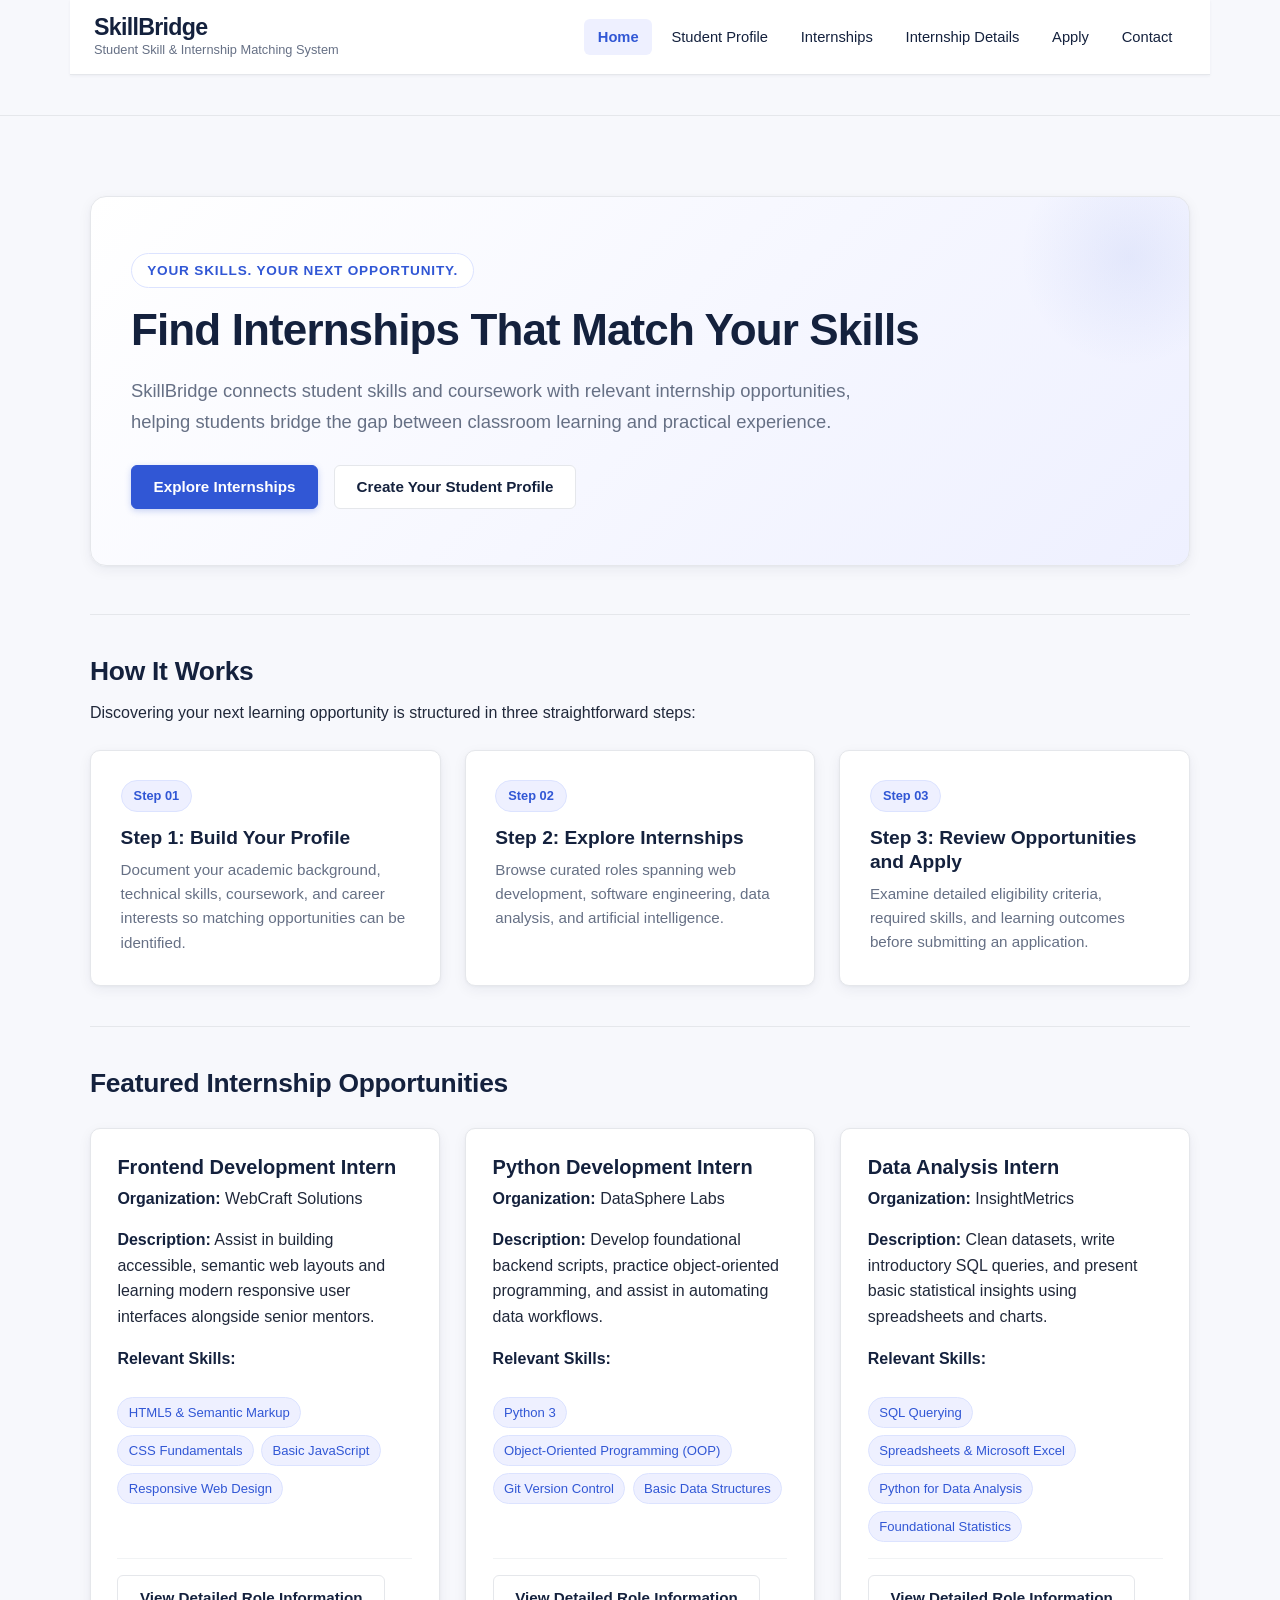
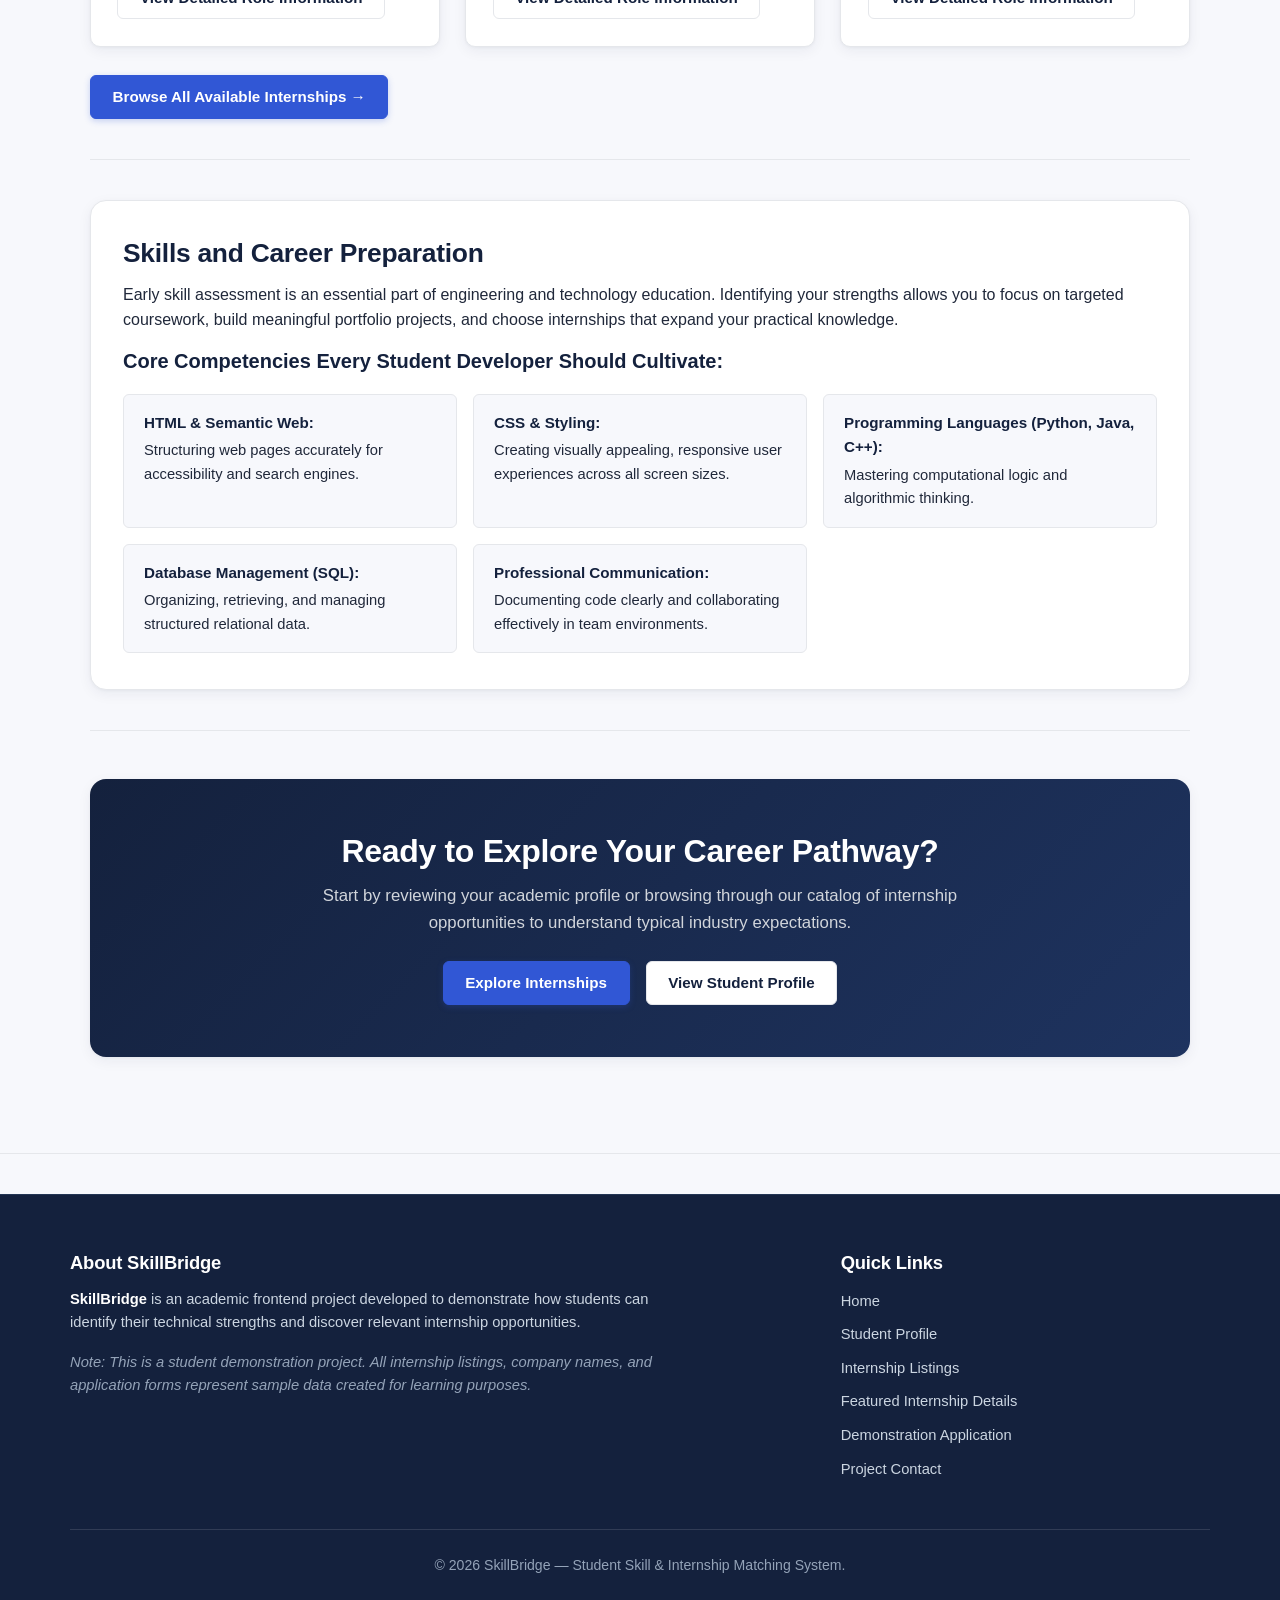
==== index.html @ 1a938b7f "Move all project files to repository root" ====
<!DOCTYPE html>
<html lang="en">

<head>
    <meta charset="UTF-8">
    <meta name="viewport" content="width=device-width, initial-scale=1.0">
    <title>SkillBridge — Student Skill &amp; Internship Matching System</title>
    <link rel="stylesheet" href="css/style.css">
</head>

<body>

    <!-- Header -->
    <header>
        <div class="brand">
            <p><a href="index.html"><strong>SkillBridge</strong></a></p>
            <p class="brand-tagline">Student Skill &amp; Internship Matching System</p>
        </div>
        <nav aria-label="Main Navigation">
            <ul>
                <li><a href="index.html" aria-current="page">Home</a></li>
                <li><a href="profile.html">Student Profile</a></li>
                <li><a href="internships.html">Internships</a></li>
                <li><a href="internship-details.html">Internship Details</a></li>
                <li><a href="apply.html">Apply</a></li>
                <li><a href="contact.html">Contact</a></li>
            </ul>
        </nav>
    </header>

    <hr>

    <!-- Main Content -->
    <main>

        <!-- Hero Section -->
        <section class="hero-section">
            <p class="hero-badge">Your skills. Your next opportunity.</p>
            <h1>Find Internships That Match Your Skills</h1>
            <p class="hero-desc">SkillBridge connects student skills and coursework with relevant internship
                opportunities, helping students bridge the gap between classroom learning and practical experience.</p>
            <p class="hero-actions">
                <a href="internships.html" class="btn btn-primary">Explore Internships</a>
                <a href="profile.html" class="btn btn-secondary">Create Your Student Profile</a>
            </p>
        </section>

        <hr>

        <!-- How It Works -->
        <section>
            <h2>How It Works</h2>
            <p>Discovering your next learning opportunity is structured in three straightforward steps:</p>
            <ol class="steps-grid">
                <li>
                    <h3>Step 1: Build Your Profile</h3>
                    <p>Document your academic background, technical skills, coursework, and career interests so matching
                        opportunities can be identified.</p>
                </li>
                <li>
                    <h3>Step 2: Explore Internships</h3>
                    <p>Browse curated roles spanning web development, software engineering, data analysis, and
                        artificial intelligence.</p>
                </li>
                <li>
                    <h3>Step 3: Review Opportunities and Apply</h3>
                    <p>Examine detailed eligibility criteria, required skills, and learning outcomes before submitting
                        an application.</p>
                </li>
            </ol>
        </section>

        <hr>

        <!-- Featured Internships -->
        <section>
            <h2>Featured Internship Opportunities</h2>

            <div class="cards-grid">
                <!-- Opportunity 1 -->
                <article>
                    <h3>Frontend Development Intern</h3>
                    <p><strong>Organization:</strong> WebCraft Solutions</p>
                    <p><strong>Description:</strong> Assist in building accessible, semantic web layouts and learning
                        modern responsive user interfaces alongside senior mentors.</p>
                    <p><strong>Relevant Skills:</strong></p>
                    <ul class="skill-tags">
                        <li>HTML5 &amp; Semantic Markup</li>
                        <li>CSS Fundamentals</li>
                        <li>Basic JavaScript</li>
                        <li>Responsive Web Design</li>
                    </ul>
                    <p><a href="internship-details.html" class="btn btn-secondary">View Detailed Role Information</a>
                    </p>
                </article>

                <!-- Opportunity 2 -->
                <article>
                    <h3>Python Development Intern</h3>
                    <p><strong>Organization:</strong> DataSphere Labs</p>
                    <p><strong>Description:</strong> Develop foundational backend scripts, practice object-oriented
                        programming, and assist in automating data workflows.</p>
                    <p><strong>Relevant Skills:</strong></p>
                    <ul class="skill-tags">
                        <li>Python 3</li>
                        <li>Object-Oriented Programming (OOP)</li>
                        <li>Git Version Control</li>
                        <li>Basic Data Structures</li>
                    </ul>
                    <p><a href="internship-details.html" class="btn btn-secondary">View Detailed Role Information</a>
                    </p>
                </article>

                <!-- Opportunity 3 -->
                <article>
                    <h3>Data Analysis Intern</h3>
                    <p><strong>Organization:</strong> InsightMetrics</p>
                    <p><strong>Description:</strong> Clean datasets, write introductory SQL queries, and present basic
                        statistical insights using spreadsheets and charts.</p>
                    <p><strong>Relevant Skills:</strong></p>
                    <ul class="skill-tags">
                        <li>SQL Querying</li>
                        <li>Spreadsheets &amp; Microsoft Excel</li>
                        <li>Python for Data Analysis</li>
                        <li>Foundational Statistics</li>
                    </ul>
                    <p><a href="internship-details.html" class="btn btn-secondary">View Detailed Role Information</a>
                    </p>
                </article>
            </div>

            <p><a href="internships.html" class="btn btn-primary">Browse All Available Internships &rarr;</a></p>
        </section>

        <hr>

        <!-- Skills & Preparation -->
        <section class="skills-prep-box">
            <h2>Skills and Career Preparation</h2>
            <p>Early skill assessment is an essential part of engineering and technology education. Identifying your
                strengths allows you to focus on targeted coursework, build meaningful portfolio projects, and choose
                internships that expand your practical knowledge.</p>
            <h3>Core Competencies Every Student Developer Should Cultivate:</h3>
            <ul class="competencies-grid">
                <li><strong>HTML &amp; Semantic Web:</strong> Structuring web pages accurately for accessibility and
                    search engines.</li>
                <li><strong>CSS &amp; Styling:</strong> Creating visually appealing, responsive user experiences across
                    all screen sizes.</li>
                <li><strong>Programming Languages (Python, Java, C++):</strong> Mastering computational logic and
                    algorithmic thinking.</li>
                <li><strong>Database Management (SQL):</strong> Organizing, retrieving, and managing structured
                    relational data.</li>
                <li><strong>Professional Communication:</strong> Documenting code clearly and collaborating effectively
                    in team environments.</li>
            </ul>
        </section>

        <hr>

        <!-- Call to Action -->
        <section class="cta-banner">
            <h2>Ready to Explore Your Career Pathway?</h2>
            <p>Start by reviewing your academic profile or browsing through our catalog of internship opportunities to
                understand typical industry expectations.</p>
            <p class="cta-actions">
                <a href="internships.html" class="btn btn-primary">Explore Internships</a>
                <a href="profile.html" class="btn btn-secondary">View Student Profile</a>
            </p>
        </section>

    </main>

    <hr>

    <!-- Footer -->
    <footer>
        <div class="footer-container">
            <section class="footer-about">
                <h2>About SkillBridge</h2>
                <p><strong>SkillBridge</strong> is an academic frontend project developed to demonstrate how students
                    can identify their technical strengths and discover relevant internship opportunities.</p>
                <p><em>Note: This is a student demonstration project. All internship listings, company names, and
                        application forms represent sample data created for learning purposes.</em></p>
            </section>

            <nav class="footer-links" aria-label="Footer Navigation">
                <h3>Quick Links</h3>
                <ul>
                    <li><a href="index.html">Home</a></li>
                    <li><a href="profile.html">Student Profile</a></li>
                    <li><a href="internships.html">Internship Listings</a></li>
                    <li><a href="internship-details.html">Featured Internship Details</a></li>
                    <li><a href="apply.html">Demonstration Application</a></li>
                    <li><a href="contact.html">Project Contact</a></li>
                </ul>
            </nav>

            <p class="footer-copy">&copy; 2026 SkillBridge — Student Skill &amp; Internship Matching System.</p>
        </div>
    </footer>

</body>

</html>
---- css/style.css ----
/* SkillBridge - Stylesheet */

/* Color and layout variables */
:root {
    --color-navy: #14213D;
    --color-primary: #3157D5;
    --color-primary-hover: #2342b0;
    --color-lavender: #EEF0FF;
    --color-lavender-light: #F7F8FF;
    --color-white: #FFFFFF;
    --color-bg: #F7F8FC;
    --color-text: #20283A;
    --color-text-muted: #667085;
    --color-border: #E5E7EB;
    --color-border-hover: #CBD5E1;
    --color-success: #16866A;
    --color-success-bg: #E7F6F2;

    --font-system: -apple-system, BlinkMacSystemFont, "Segoe UI", Roboto, "Helvetica Neue", Arial, sans-serif;
    --max-width: 1140px;
    --content-width-narrow: 780px;

    --radius-sm: 6px;
    --radius-md: 10px;
    --radius-lg: 16px;
    --radius-full: 9999px;

    --shadow-subtle: 0 1px 3px rgba(20, 33, 61, 0.05);
    --shadow-card: 0 4px 14px rgba(20, 33, 61, 0.06), 0 1px 3px rgba(20, 33, 61, 0.04);
    --shadow-hover: 0 10px 24px rgba(20, 33, 61, 0.1), 0 2px 6px rgba(20, 33, 61, 0.05);

    --transition-fast: 0.15s ease-in-out;
    --transition-normal: 0.25s ease-in-out;
}

/* Reset and base styles */
*,
*::before,
*::after {
    box-sizing: border-box;
    margin: 0;
    padding: 0;
}

html {
    scroll-behavior: smooth;
}

body {
    display: flex;
    flex-direction: column;
    min-height: 100vh;
    background-color: var(--color-bg);
    color: var(--color-text);
    font-family: var(--font-system);
    font-size: 1rem;
    line-height: 1.6;
    -webkit-font-smoothing: antialiased;
}

/* Typography */
h1,
h2,
h3,
h4,
h5,
h6 {
    color: var(--color-navy);
    line-height: 1.25;
    font-weight: 700;
}

h1 {
    font-size: 2.25rem;
    letter-spacing: -0.02em;
    margin-bottom: 0.75rem;
}

h2 {
    font-size: 1.65rem;
    letter-spacing: -0.01em;
    margin-bottom: 0.75rem;
}

h3 {
    font-size: 1.25rem;
    margin-bottom: 0.4rem;
}

h4 {
    font-size: 1.05rem;
    margin-bottom: 0.35rem;
}

h5 {
    font-size: 0.95rem;
    color: var(--color-text-muted);
    margin-bottom: 0.35rem;
    text-transform: uppercase;
    letter-spacing: 0.04em;
}

p {
    margin-bottom: 1rem;
    color: var(--color-text);
}

p:last-child {
    margin-bottom: 0;
}

small {
    font-size: 0.85rem;
    color: var(--color-text-muted);
}

strong {
    color: var(--color-navy);
    font-weight: 600;
}

em {
    color: var(--color-text-muted);
}

a {
    color: var(--color-primary);
    text-decoration: none;
    transition: color var(--transition-fast), background-color var(--transition-fast), border-color var(--transition-fast);
}

a:hover {
    color: var(--color-primary-hover);
    text-decoration: underline;
}

hr {
    border: none;
    border-top: 1px solid var(--color-border);
    margin: 2.5rem 0;
}

:focus-visible {
    outline: 2px solid var(--color-primary);
    outline-offset: 3px;
    border-radius: var(--radius-sm);
}

/* Header and navigation */
header {
    background-color: var(--color-white);
    border-bottom: 1px solid var(--color-border);
    box-shadow: var(--shadow-subtle);
    position: sticky;
    top: 0;
    z-index: 100;
    padding: 0.85rem 1.5rem;
}

.header-container,
header {
    display: flex;
    justify-content: space-between;
    align-items: center;
    max-width: var(--max-width);
    margin: 0 auto;
    width: 100%;
    flex-wrap: wrap;
    gap: 1rem;
}

.brand {
    display: flex;
    flex-direction: column;
}

.brand-title,
.brand p:first-of-type,
.brand p:first-of-type a {
    font-size: 1.45rem;
    font-weight: 800;
    color: var(--color-navy);
    letter-spacing: -0.03em;
    text-decoration: none;
    margin-bottom: 0;
    line-height: 1.15;
}

.brand-title:hover,
.brand p:first-of-type a:hover {
    color: var(--color-primary);
    text-decoration: none;
}

.brand-tagline,
.brand p:nth-of-type(2) {
    font-size: 0.8rem;
    color: var(--color-text-muted);
    margin-bottom: 0;
    display: block;
}

nav[aria-label="Main Navigation"],
header nav {
    margin-left: auto;
}

header nav ul {
    list-style: none;
    display: flex;
    align-items: center;
    gap: 0.35rem;
    flex-wrap: wrap;
    margin: 0;
    padding: 0;
}

header nav li {
    display: flex;
    align-items: center;
    margin: 0;
    padding: 0;
}

header nav a {
    display: inline-flex;
    align-items: center;
    justify-content: center;
    padding: 0.5rem 0.85rem;
    font-size: 0.92rem;
    font-weight: 500;
    line-height: 1.4;
    color: var(--color-navy);
    border-radius: var(--radius-sm);
    text-decoration: none;
    transition: all var(--transition-fast);
    margin: 0;
    vertical-align: middle;
}

header nav a:hover {
    color: var(--color-primary);
    background-color: var(--color-lavender);
    text-decoration: none;
}

header nav a[aria-current="page"],
header nav a.active {
    color: var(--color-primary);
    background-color: var(--color-lavender);
    font-weight: 600;
}

/* Main layout */
main {
    flex: 1;
    width: 100%;
    max-width: var(--max-width);
    margin: 0 auto;
    padding: 2.5rem 1.25rem 3.5rem 1.25rem;
}

/* Buttons */
.btn,
a.btn,
input[type="submit"],
input[type="reset"] {
    display: inline-flex;
    align-items: center;
    justify-content: center;
    padding: 0.65rem 1.35rem;
    font-size: 0.95rem;
    font-weight: 600;
    font-family: inherit;
    border-radius: var(--radius-sm);
    cursor: pointer;
    text-decoration: none;
    border: 1px solid transparent;
    transition: all var(--transition-fast);
    line-height: 1.4;
    white-space: nowrap;
}

.btn:hover,
a.btn:hover,
input[type="submit"]:hover {
    text-decoration: none;
    transform: translateY(-1px);
}

.btn-primary,
a.btn-primary,
a.btn-primary:link,
a.btn-primary:visited,
input[type="submit"] {
    background-color: var(--color-primary);
    color: #FFFFFF !important;
    border-color: var(--color-primary);
    box-shadow: 0 2px 6px rgba(49, 87, 213, 0.25);
    text-decoration: none;
}

.btn-primary:hover,
a.btn-primary:hover,
a.btn-primary:active,
a.btn-primary:focus,
input[type="submit"]:hover {
    background-color: var(--color-primary-hover);
    color: #FFFFFF !important;
    border-color: var(--color-primary-hover);
    box-shadow: 0 4px 10px rgba(49, 87, 213, 0.35);
    text-decoration: none;
}

.btn-secondary,
a.btn-secondary,
a.btn-secondary:link,
a.btn-secondary:visited,
input[type="reset"] {
    background-color: var(--color-white);
    color: var(--color-navy);
    border: 1px solid var(--color-border);
    text-decoration: none;
}

.btn-secondary:hover,
a.btn-secondary:hover,
a.btn-secondary:active,
a.btn-secondary:focus,
input[type="reset"]:hover {
    background-color: var(--color-lavender);
    color: var(--color-primary);
    border-color: #CBD5E1;
    text-decoration: none;
}

.btn-group {
    display: flex;
    align-items: center;
    gap: 0.85rem;
    flex-wrap: wrap;
    margin-top: 1rem;
}

/* Badges and skill tags */
.badge,
.tag {
    display: inline-block;
    padding: 0.3rem 0.75rem;
    font-size: 0.8rem;
    font-weight: 600;
    border-radius: var(--radius-full);
    line-height: 1.2;
    white-space: nowrap;
}

.badge-lavender {
    background-color: var(--color-lavender);
    color: var(--color-primary);
    border: 1px solid #DCE3FF;
}

.badge-success {
    background-color: var(--color-success-bg);
    color: var(--color-success);
    border: 1px solid #C4E9DE;
}

.skill-tags,
article ul {
    list-style: none;
    display: flex;
    flex-wrap: wrap;
    gap: 0.45rem;
    margin: 0.6rem 0 1rem 0;
    padding: 0;
}

.skill-tags li,
article ul li {
    background-color: var(--color-lavender);
    color: var(--color-primary);
    font-size: 0.82rem;
    font-weight: 500;
    padding: 0.25rem 0.65rem;
    border-radius: var(--radius-full);
    display: inline-flex;
    align-items: center;
    border: 1px solid #DCE3FF;
}

.notice-box,
main>section>p>em {
    display: block;
    background-color: var(--color-lavender-light);
    border-left: 4px solid var(--color-primary);
    padding: 0.9rem 1.2rem;
    border-radius: 0 var(--radius-sm) var(--radius-sm) 0;
    font-size: 0.9rem;
    color: var(--color-navy);
    font-style: normal;
    margin: 1.25rem 0;
    line-height: 1.5;
}

.back-link {
    display: inline-flex;
    align-items: center;
    font-size: 0.92rem;
    font-weight: 600;
    color: var(--color-primary);
    margin-bottom: 0.75rem;
    text-decoration: none;
}

.back-link:hover {
    color: var(--color-primary-hover);
    text-decoration: underline;
}

/* Cards and grid */
.cards-grid,
.grid-cards {
    display: grid;
    grid-template-columns: repeat(auto-fit, minmax(320px, 1fr));
    gap: 1.6rem;
    margin: 1.75rem 0;
}

.cards-grid>hr {
    display: none;
}

article,
.card {
    background-color: var(--color-white);
    border: 1px solid var(--color-border);
    border-radius: var(--radius-md);
    padding: 1.65rem;
    box-shadow: var(--shadow-card);
    display: flex;
    flex-direction: column;
    justify-content: space-between;
    transition: transform var(--transition-normal), box-shadow var(--transition-normal), border-color var(--transition-normal);
}

article:hover,
.card:hover {
    transform: translateY(-3px);
    box-shadow: var(--shadow-hover);
    border-color: #CBD5E1;
}

article h3 {
    color: var(--color-navy);
    font-size: 1.25rem;
    margin-bottom: 0.35rem;
}

article h4 {
    font-size: 0.95rem;
    color: var(--color-navy);
    margin-top: 0.75rem;
    margin-bottom: 0.25rem;
}

article p:last-of-type {
    margin-top: auto;
    padding-top: 1rem;
    border-top: 1px solid #F1F3F5;
    display: flex;
    gap: 0.65rem;
    flex-wrap: wrap;
    align-items: center;
}

/* Homepage sections */
.hero-section {
    background: linear-gradient(135deg, #FFFFFF 0%, #EEF0FF 100%);
    border: 1px solid var(--color-border);
    border-radius: var(--radius-lg);
    padding: 3.5rem 2.5rem;
    margin-bottom: 3rem;
    box-shadow: var(--shadow-card);
    position: relative;
    overflow: hidden;
}

.hero-section::before {
    content: "";
    position: absolute;
    top: -50px;
    right: -50px;
    width: 220px;
    height: 220px;
    background: radial-gradient(circle, rgba(49, 87, 213, 0.08) 0%, rgba(238, 240, 255, 0) 70%);
    border-radius: var(--radius-full);
    pointer-events: none;
}

.hero-badge {
    display: inline-block;
    background-color: var(--color-white);
    color: var(--color-primary);
    font-size: 0.85rem;
    font-weight: 700;
    text-transform: uppercase;
    letter-spacing: 0.06em;
    padding: 0.35rem 0.95rem;
    border-radius: var(--radius-full);
    border: 1px solid #DCE3FF;
    margin-bottom: 1rem;
}

.hero-section h1 {
    font-size: 2.75rem;
    font-weight: 800;
    line-height: 1.18;
    color: var(--color-navy);
    max-width: 820px;
    margin-bottom: 1.25rem;
}

.hero-desc {
    font-size: 1.15rem;
    color: var(--color-text-muted);
    max-width: 760px;
    line-height: 1.65;
    margin-bottom: 1.75rem;
}

.hero-actions {
    display: flex;
    gap: 1rem;
    flex-wrap: wrap;
    align-items: center;
    margin-bottom: 0;
}

.steps-grid {
    list-style: none;
    display: grid;
    grid-template-columns: repeat(auto-fit, minmax(280px, 1fr));
    gap: 1.5rem;
    margin: 1.5rem 0;
    counter-reset: step-counter;
}

.steps-grid li {
    background-color: var(--color-white);
    border: 1px solid var(--color-border);
    border-radius: var(--radius-md);
    padding: 1.85rem;
    box-shadow: var(--shadow-card);
    transition: all var(--transition-normal);
    position: relative;
}

.steps-grid li:hover {
    transform: translateY(-3px);
    box-shadow: var(--shadow-hover);
    border-color: #CBD5E1;
}

.steps-grid li::before {
    counter-increment: step-counter;
    content: "Step 0" counter(step-counter);
    display: inline-block;
    background-color: var(--color-lavender);
    color: var(--color-primary);
    font-size: 0.8rem;
    font-weight: 700;
    padding: 0.3rem 0.75rem;
    border-radius: var(--radius-full);
    margin-bottom: 0.85rem;
    border: 1px solid #DCE3FF;
}

.steps-grid li h3 {
    font-size: 1.2rem;
    margin-bottom: 0.5rem;
}

.steps-grid li p {
    font-size: 0.95rem;
    color: var(--color-text-muted);
}

.skills-prep-box {
    background-color: var(--color-white);
    border: 1px solid var(--color-border);
    border-radius: var(--radius-lg);
    padding: 2.25rem 2rem;
    margin: 2.5rem 0;
    box-shadow: var(--shadow-card);
}

.competencies-grid {
    list-style: none;
    display: grid;
    grid-template-columns: repeat(auto-fit, minmax(280px, 1fr));
    gap: 1rem;
    margin-top: 1.25rem;
}

.competencies-grid li {
    background-color: var(--color-bg);
    border: 1px solid var(--color-border);
    border-radius: var(--radius-sm);
    padding: 1rem 1.25rem;
    font-size: 0.92rem;
    color: var(--color-text);
}

.competencies-grid li strong {
    display: block;
    color: var(--color-navy);
    margin-bottom: 0.25rem;
    font-size: 0.95rem;
}

.cta-banner {
    background: linear-gradient(135deg, var(--color-navy) 0%, #1e335f 100%);
    border-radius: var(--radius-lg);
    padding: 3.25rem 2.5rem;
    color: var(--color-white);
    text-align: center;
    margin-top: 3rem;
    box-shadow: var(--shadow-card);
}

.cta-banner h2 {
    color: var(--color-white);
    font-size: 2rem;
    margin-bottom: 0.75rem;
}

.cta-banner p {
    color: #D1D5DB;
    max-width: 650px;
    margin: 0 auto 1.5rem auto;
    font-size: 1.05rem;
}

.cta-banner .cta-actions {
    display: flex;
    justify-content: center;
    gap: 1rem;
    flex-wrap: wrap;
    margin-bottom: 0;
}

.cta-banner .btn-secondary {
    background-color: transparent;
    color: var(--color-white);
    border-color: rgba(255, 255, 255, 0.4);
}

.cta-banner .btn-secondary:hover {
    background-color: rgba(255, 255, 255, 0.12);
    border-color: var(--color-white);
    color: var(--color-white);
}

/* Student Profile */
.profile-record-card {
    background-color: var(--color-white);
    border: 1px solid var(--color-border);
    border-radius: var(--radius-lg);
    padding: 2.25rem;
    margin: 1.75rem 0 2.5rem 0;
    box-shadow: var(--shadow-card);
}

.profile-sub-section {
    margin-top: 1.5rem;
    padding-top: 1.25rem;
    border-top: 1px solid var(--color-border);
}

.profile-sub-section:first-of-type {
    margin-top: 1rem;
    padding-top: 1rem;
}

.profile-sub-section h4 {
    font-size: 1.15rem;
    color: var(--color-navy);
    margin-bottom: 0.65rem;
}

.profile-details-list {
    list-style: none;
    display: flex;
    flex-direction: column;
    gap: 0.5rem;
    margin-bottom: 0.75rem;
}

.profile-details-list li {
    font-size: 0.95rem;
    color: var(--color-text);
}

.projects-list {
    list-style: none;
    counter-reset: project-counter;
    display: flex;
    flex-direction: column;
    gap: 0.85rem;
    margin-top: 0.5rem;
}

.projects-list li {
    position: relative;
    padding-left: 2rem;
    font-size: 0.95rem;
}

.projects-list li::before {
    counter-increment: project-counter;
    content: counter(project-counter);
    position: absolute;
    left: 0;
    top: 0.15rem;
    width: 22px;
    height: 22px;
    background-color: var(--color-lavender);
    color: var(--color-primary);
    border-radius: var(--radius-full);
    font-size: 0.8rem;
    font-weight: 700;
    display: flex;
    align-items: center;
    justify-content: center;
}

/* Internship Details */
.details-content-box {
    background-color: var(--color-white);
    border: 1px solid var(--color-border);
    border-radius: var(--radius-lg);
    padding: 2.25rem;
    margin-bottom: 2rem;
    box-shadow: var(--shadow-card);
}

.facts-grid {
    list-style: none;
    display: grid;
    grid-template-columns: repeat(auto-fit, minmax(240px, 1fr));
    gap: 0.85rem;
    margin-top: 1rem;
    padding: 0;
}

.facts-grid li {
    background-color: var(--color-bg);
    border: 1px solid var(--color-border);
    border-radius: var(--radius-sm);
    padding: 0.85rem 1.15rem;
    font-size: 0.92rem;
}

.facts-grid li strong {
    display: block;
    color: var(--color-navy);
    font-size: 0.85rem;
    margin-bottom: 0.2rem;
}

.styled-list {
    padding-left: 1.4rem;
    margin: 0.85rem 0 1.25rem 0;
}

.styled-list li {
    margin-bottom: 0.55rem;
    font-size: 0.95rem;
    line-height: 1.55;
}

.process-steps-list {
    padding-left: 1.4rem;
    margin: 0.85rem 0 1.5rem 0;
}

.process-steps-list li {
    margin-bottom: 0.6rem;
    font-size: 0.95rem;
}

/* Forms */
form {
    background-color: var(--color-white);
    border: 1px solid var(--color-border);
    border-radius: var(--radius-lg);
    padding: 2.25rem 2rem;
    box-shadow: var(--shadow-card);
    margin: 1.5rem 0;
}

.form-container-narrow {
    max-width: var(--content-width-narrow);
    margin-left: auto;
    margin-right: auto;
}

fieldset {
    border: 1px solid var(--color-border);
    border-radius: var(--radius-md);
    padding: 1.5rem 1.75rem;
    margin-bottom: 1.5rem;
    background-color: #FAFAFD;
}

legend {
    font-size: 1.05rem;
    font-weight: 700;
    color: var(--color-navy);
    padding: 0 0.5rem;
    margin-bottom: 0.5rem;
}

fieldset>p,
form>p {
    margin-bottom: 1.25rem;
}

fieldset>p:last-child {
    margin-bottom: 0;
}

label {
    display: inline-block;
    font-weight: 600;
    font-size: 0.9rem;
    color: var(--color-navy);
    margin-bottom: 0.4rem;
}

input[type="text"],
input[type="email"],
input[type="tel"],
input[type="url"],
select,
textarea {
    width: 100%;
    padding: 0.7rem 0.95rem;
    font-size: 0.95rem;
    font-family: inherit;
    color: var(--color-text);
    background-color: var(--color-white);
    border: 1px solid var(--color-border);
    border-radius: var(--radius-sm);
    transition: border-color var(--transition-fast), box-shadow var(--transition-fast);
}

input[type="text"]:hover,
input[type="email"]:hover,
input[type="tel"]:hover,
input[type="url"]:hover,
select:hover,
textarea:hover {
    border-color: var(--color-border-hover);
}

input[type="text"]:focus,
input[type="email"]:focus,
input[type="tel"]:focus,
input[type="url"]:focus,
select:focus,
textarea:focus {
    outline: none;
    border-color: var(--color-primary);
    box-shadow: 0 0 0 3px rgba(49, 87, 213, 0.15);
}

select {
    cursor: pointer;
    background-image: url("data:image/svg+xml,%3Csvg xmlns='http://www.w3.org/2000/svg' width='12' height='12' viewBox='0 0 24 24' fill='none' stroke='%23667085' stroke-width='2' stroke-linecap='round' stroke-linejoin='round'%3E%3Cpath d='m6 9 6 6 6-6'/%3E%3C/svg%3E");
    background-repeat: no-repeat;
    background-position: right 0.85rem center;
    background-size: 14px;
    padding-right: 2.25rem;
    -webkit-appearance: none;
    -moz-appearance: none;
    appearance: none;
}

textarea {
    resize: vertical;
    min-height: 100px;
    line-height: 1.5;
}

input[type="checkbox"] {
    width: 1.15rem;
    height: 1.15rem;
    accent-color: var(--color-primary);
    margin-right: 0.6rem;
    vertical-align: middle;
    cursor: pointer;
    flex-shrink: 0;
}

.checkbox-row {
    display: flex;
    align-items: flex-start;
    gap: 0.5rem;
}

.checkbox-row label {
    margin-bottom: 0;
    font-weight: 500;
    line-height: 1.45;
    cursor: pointer;
}

.form-actions,
form>p:last-of-type {
    display: flex;
    align-items: center;
    gap: 0.75rem;
    margin-bottom: 0;
    margin-top: 1.5rem;
    flex-wrap: wrap;
}

/* Footer */
footer {
    background-color: var(--color-navy);
    color: #CBD5E1;
    padding: 3.5rem 1.5rem 2rem 1.5rem;
    margin-top: auto;
    border-top: 1px solid #233554;
}

.footer-container {
    max-width: var(--max-width);
    margin: 0 auto;
    display: grid;
    grid-template-columns: 2fr 1fr;
    grid-template-areas:
        "about links"
        "copy copy";
    gap: 2rem;
    width: 100%;
}

.footer-about {
    grid-area: about;
    max-width: 620px;
}

.footer-links {
    grid-area: links;
}

.footer-copy {
    grid-area: copy;
    border-top: 1px solid rgba(255, 255, 255, 0.12);
    padding-top: 1.5rem;
    margin-top: 1rem;
    text-align: center;
    font-size: 0.88rem;
    color: #94A3B8;
    width: 100%;
}

footer h2,
footer h3 {
    color: var(--color-white);
    font-size: 1.15rem;
    margin-bottom: 0.85rem;
    letter-spacing: -0.01em;
}

footer p {
    color: #CBD5E1;
    font-size: 0.92rem;
    line-height: 1.6;
}

footer p strong {
    color: var(--color-white);
}

footer p em {
    color: #94A3B8;
}

footer nav ul {
    list-style: none;
    display: flex;
    flex-direction: column;
    gap: 0.5rem;
}

footer nav a {
    color: #CBD5E1;
    text-decoration: none;
    font-size: 0.92rem;
    transition: color var(--transition-fast), padding-left var(--transition-fast);
    display: inline-block;
}

footer nav a:hover {
    color: var(--color-white);
    text-decoration: none;
    padding-left: 4px;
}

/* Responsive media queries */
@media (max-width: 900px) {

    header,
    .header-container {
        flex-direction: column;
        align-items: flex-start;
        gap: 0.75rem;
    }

    nav[aria-label="Main Navigation"],
    header nav {
        margin-left: 0;
        width: 100%;
    }

    header nav ul {
        width: 100%;
        justify-content: flex-start;
    }

    .hero-section h1 {
        font-size: 2.2rem;
    }

    .footer-container {
        grid-template-columns: 1fr;
        grid-template-areas:
            "about"
            "links"
            "copy";
        gap: 1.75rem;
    }
}

@media (max-width: 600px) {
    header {
        padding: 0.75rem 1rem;
    }

    header nav ul {
        gap: 0.25rem;
    }

    header nav a {
        padding: 0.4rem 0.65rem;
        font-size: 0.85rem;
    }

    main {
        padding: 1.5rem 1rem 2.5rem 1rem;
    }

    .hero-section {
        padding: 2.25rem 1.25rem;
    }

    .hero-section h1 {
        font-size: 1.85rem;
    }

    .hero-desc {
        font-size: 1rem;
    }

    .cards-grid,
    .grid-cards,
    .steps-grid,
    .competencies-grid,
    .facts-grid {
        grid-template-columns: 1fr;
    }

    article,
    .card {
        padding: 1.25rem;
    }

    form {
        padding: 1.5rem 1.15rem;
    }

    fieldset {
        padding: 1.15rem 1rem;
    }

    .btn-group,
    .hero-actions,
    .cta-actions,
    .form-actions,
    form>p:last-of-type {
        flex-direction: column;
        align-items: stretch;
    }

    .btn,
    a.btn,
    input[type="submit"],
    input[type="reset"] {
        width: 100%;
    }
}

@media (prefers-reduced-motion: reduce) {

    *,
    *::before,
    *::after {
        animation-duration: 0.01ms !important;
        animation-iteration-count: 1 !important;
        transition-duration: 0.01ms !important;
        scroll-behavior: auto !important;
    }
}
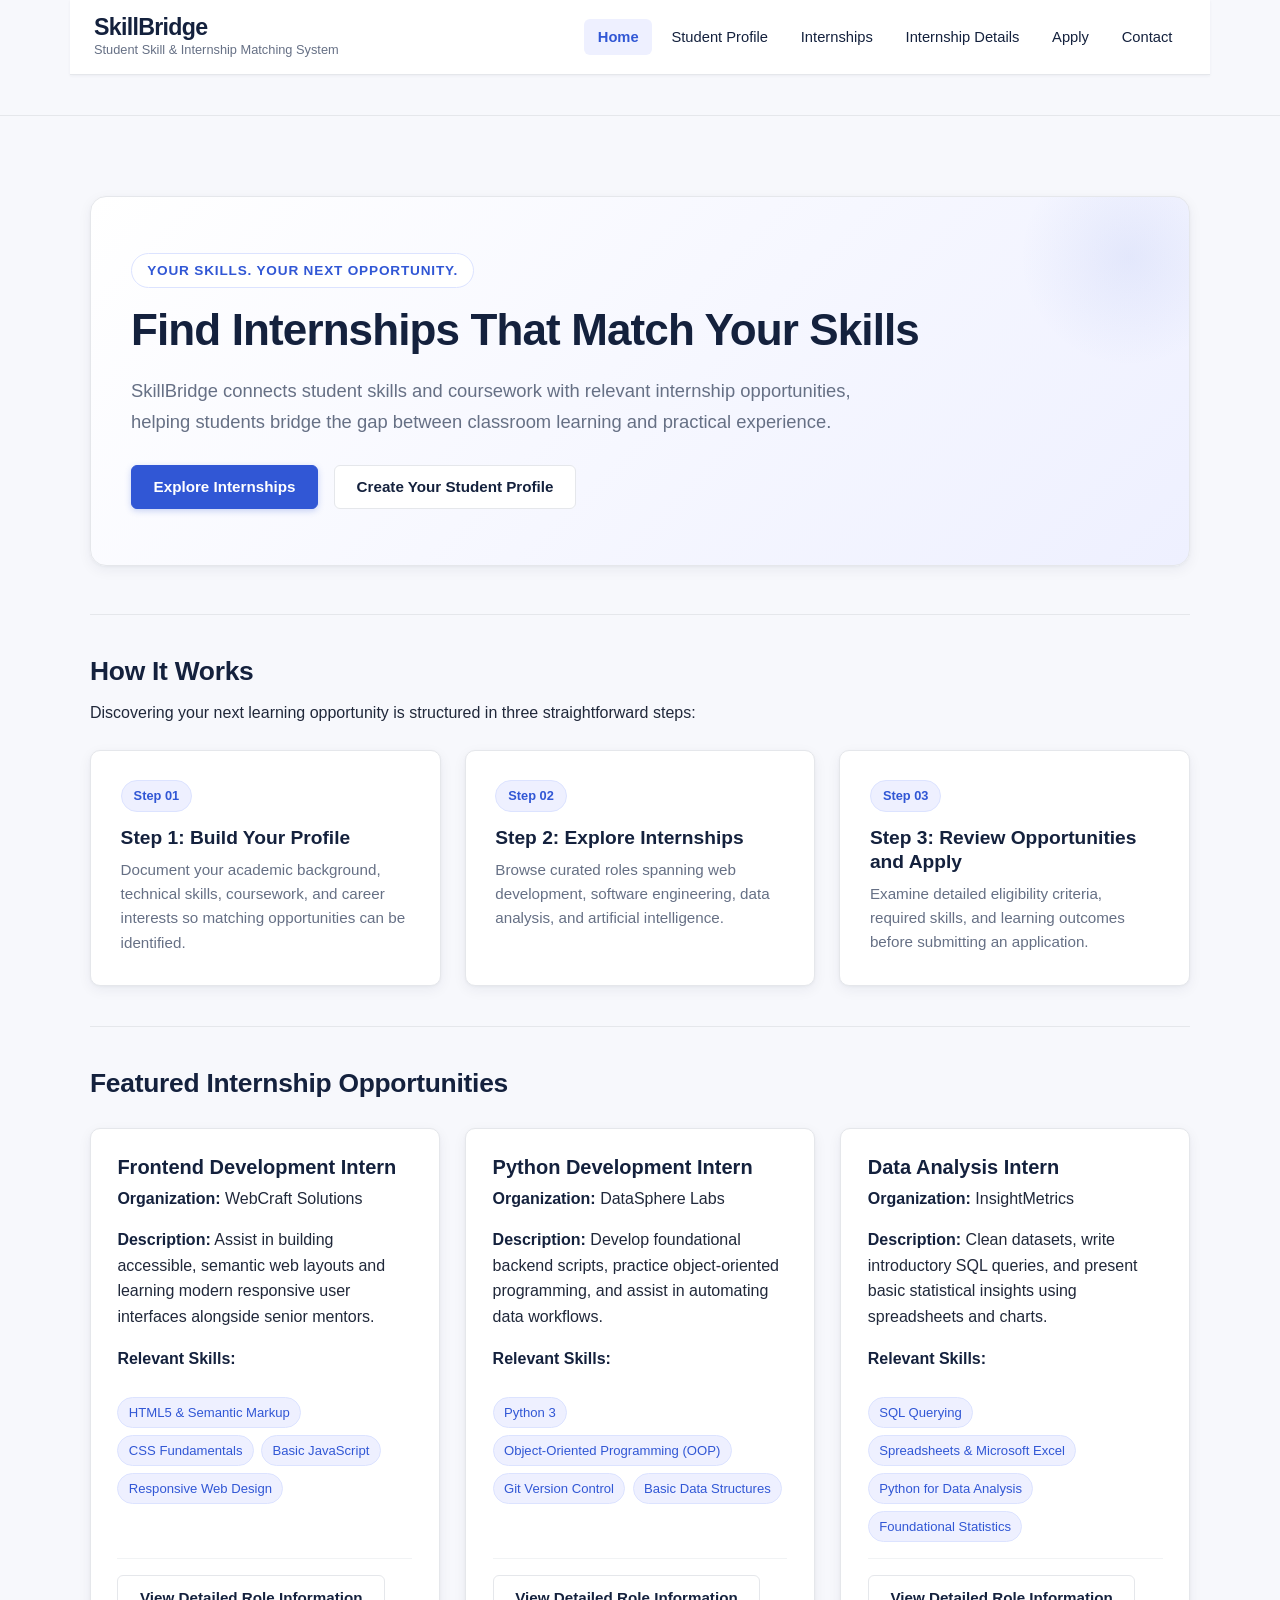
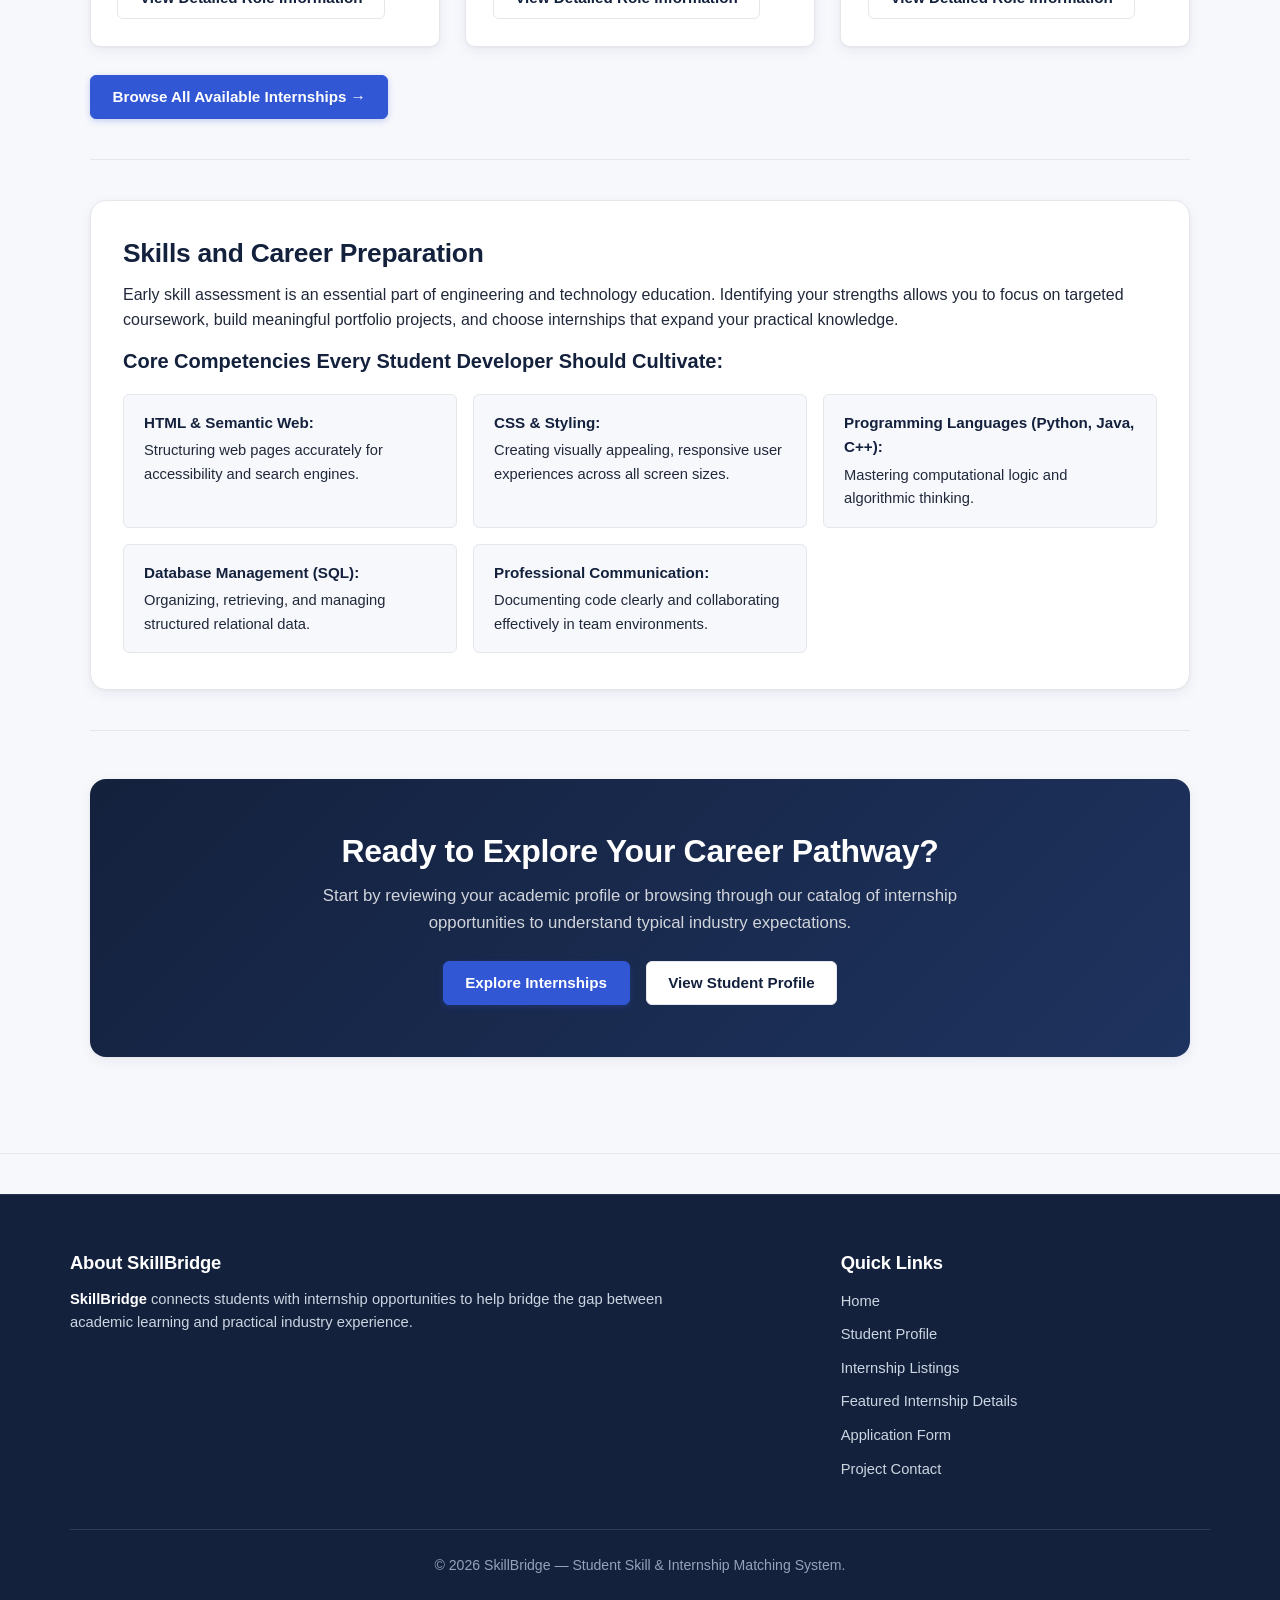
==== commit c460bece: "Add script.js and README documentation" ====
--- a/index.html
+++ b/index.html
@@ -6,6 +6,7 @@
     <meta name="viewport" content="width=device-width, initial-scale=1.0">
     <title>SkillBridge — Student Skill &amp; Internship Matching System</title>
     <link rel="stylesheet" href="css/style.css">
+    <script src="js/script.js" defer></script>
 </head>
 
 <body>
@@ -35,11 +36,11 @@
 
         <!-- Hero Section -->
         <section class="hero-section">
-            <p class="hero-badge">Your skills. Your next opportunity.</p>
-            <h1>Find Internships That Match Your Skills</h1>
-            <p class="hero-desc">SkillBridge connects student skills and coursework with relevant internship
+            <p class="hero-badge" id="hero-badge">Your skills. Your next opportunity.</p>
+            <h1 id="hero-title">Find Internships That Match Your Skills</h1>
+            <p class="hero-desc" id="hero-desc">SkillBridge connects student skills and coursework with relevant internship
                 opportunities, helping students bridge the gap between classroom learning and practical experience.</p>
-            <p class="hero-actions">
+            <p class="hero-actions" id="hero-actions">
                 <a href="internships.html" class="btn btn-primary">Explore Internships</a>
                 <a href="profile.html" class="btn btn-secondary">Create Your Student Profile</a>
             </p>
@@ -90,7 +91,7 @@
                         <li>Basic JavaScript</li>
                         <li>Responsive Web Design</li>
                     </ul>
-                    <p><a href="internship-details.html" class="btn btn-secondary">View Detailed Role Information</a>
+                    <p><a href="internship-details.html?id=frontend" class="btn btn-secondary">View Detailed Role Information</a>
                     </p>
                 </article>
 
@@ -107,7 +108,7 @@
                         <li>Git Version Control</li>
                         <li>Basic Data Structures</li>
                     </ul>
-                    <p><a href="internship-details.html" class="btn btn-secondary">View Detailed Role Information</a>
+                    <p><a href="internship-details.html?id=python" class="btn btn-secondary">View Detailed Role Information</a>
                     </p>
                 </article>
 
@@ -124,7 +125,7 @@
                         <li>Python for Data Analysis</li>
                         <li>Foundational Statistics</li>
                     </ul>
-                    <p><a href="internship-details.html" class="btn btn-secondary">View Detailed Role Information</a>
+                    <p><a href="internship-details.html?id=data-analysis" class="btn btn-secondary">View Detailed Role Information</a>
                     </p>
                 </article>
             </div>
@@ -177,10 +178,8 @@
         <div class="footer-container">
             <section class="footer-about">
                 <h2>About SkillBridge</h2>
-                <p><strong>SkillBridge</strong> is an academic frontend project developed to demonstrate how students
-                    can identify their technical strengths and discover relevant internship opportunities.</p>
-                <p><em>Note: This is a student demonstration project. All internship listings, company names, and
-                        application forms represent sample data created for learning purposes.</em></p>
+                <p><strong>SkillBridge</strong> connects students with internship opportunities to help bridge the gap
+                    between academic learning and practical industry experience.</p>
             </section>
 
             <nav class="footer-links" aria-label="Footer Navigation">
@@ -190,7 +189,7 @@
                     <li><a href="profile.html">Student Profile</a></li>
                     <li><a href="internships.html">Internship Listings</a></li>
                     <li><a href="internship-details.html">Featured Internship Details</a></li>
-                    <li><a href="apply.html">Demonstration Application</a></li>
+                    <li><a href="apply.html">Application Form</a></li>
                     <li><a href="contact.html">Project Contact</a></li>
                 </ul>
             </nav>
--- a/css/style.css
+++ b/css/style.css
@@ -1114,6 +1114,237 @@
     }
 }
 
+/* Status messages */
+.status-banner {
+    padding: 0.95rem 1.25rem;
+    border-radius: var(--radius-sm);
+    font-size: 0.95rem;
+    line-height: 1.5;
+    margin-bottom: 1.25rem;
+    border-left: 4px solid transparent;
+}
+
+.status-banner-success {
+    background-color: var(--color-success-bg);
+    color: var(--color-success);
+    border-color: var(--color-success);
+}
+
+.status-banner-error {
+    background-color: #FEF2F2;
+    color: #991B1B;
+    border-color: #EF4444;
+}
+
+.status-banner-info {
+    background-color: var(--color-lavender);
+    color: var(--color-primary);
+    border-color: var(--color-primary);
+}
+
+/* Empty state */
+.empty-state-box {
+    background-color: var(--color-white);
+    border: 1px dashed var(--color-border);
+    border-radius: var(--radius-md);
+    padding: 2.5rem 1.5rem;
+    text-align: center;
+    color: var(--color-text-muted);
+}
+
+.empty-state-box h3 {
+    color: var(--color-navy);
+    margin-bottom: 0.5rem;
+}
+
+.empty-state-box p {
+    margin-bottom: 1rem;
+}
+
+/* Profile card header buttons */
+.profile-card-header {
+    display: flex;
+    justify-content: space-between;
+    align-items: flex-start;
+    flex-wrap: wrap;
+    gap: 1rem;
+    margin-bottom: 1.25rem;
+    padding-bottom: 1rem;
+    border-bottom: 1px solid var(--color-border);
+}
+
+.profile-header-actions {
+    display: flex;
+    gap: 0.65rem;
+    align-items: center;
+    flex-wrap: wrap;
+}
+
+.btn-edit-profile {
+    font-size: 0.85rem !important;
+    padding: 0.4rem 0.95rem !important;
+    font-weight: 600;
+}
+
+.btn-delete-profile {
+    font-size: 0.85rem !important;
+    padding: 0.4rem 0.95rem !important;
+    color: #DC2626 !important;
+    background-color: #FEF2F2 !important;
+    border: 1px solid #FECACA !important;
+    border-radius: var(--radius-sm);
+    font-weight: 600;
+}
+
+.btn-delete-profile:hover {
+    background-color: #FEE2E2 !important;
+    border-color: #FCA5A5 !important;
+    color: #B91C1C !important;
+}
+
+/* Match score badges */
+.match-score-pill {
+    display: inline-flex;
+    align-items: center;
+    gap: 0.35rem;
+    padding: 0.35rem 0.85rem;
+    font-size: 0.82rem;
+    font-weight: 600;
+    border-radius: var(--radius-full);
+    margin-bottom: 0.85rem;
+}
+
+.match-score-pill.badge-success {
+    background-color: var(--color-success-bg);
+    color: var(--color-success);
+    border: 1px solid #C4E9DE;
+}
+
+.match-score-pill.badge-lavender {
+    background-color: var(--color-lavender);
+    color: var(--color-primary);
+    border: 1px solid #DCE3FF;
+}
+
+.match-score-pill.badge-subtle {
+    background-color: #F1F5F9;
+    color: #475569;
+    border: 1px solid #CBD5E1;
+}
+
+/* Filter panel on internships page */
+.filter-panel {
+    background-color: var(--color-white);
+    border: 1px solid var(--color-border);
+    border-radius: var(--radius-md);
+    padding: 1.25rem 1.5rem;
+    margin-bottom: 1.75rem;
+    box-shadow: var(--shadow-subtle);
+}
+
+.filter-row {
+    display: grid;
+    grid-template-columns: 2fr 1.25fr 1fr auto;
+    gap: 1rem;
+    align-items: flex-end;
+}
+
+.filter-field {
+    display: flex;
+    flex-direction: column;
+}
+
+.filter-field label {
+    font-size: 0.85rem;
+    margin-bottom: 0.35rem;
+    font-weight: 600;
+    color: var(--color-navy);
+}
+
+.filter-status-info {
+    font-size: 0.88rem;
+    color: var(--color-text-muted);
+    margin-top: 0.85rem;
+    padding-top: 0.65rem;
+    border-top: 1px solid #F1F3F5;
+}
+
+/* Match analysis box */
+.match-summary-card {
+    display: flex;
+    gap: 2rem;
+    align-items: flex-start;
+    background-color: var(--color-lavender-light);
+    border: 1px solid #DCE3FF;
+    border-radius: var(--radius-md);
+    padding: 1.5rem;
+    margin-top: 1rem;
+}
+
+.match-score-large {
+    display: flex;
+    flex-direction: column;
+    align-items: center;
+    justify-content: center;
+    background-color: var(--color-white);
+    border: 1px solid #DCE3FF;
+    border-radius: var(--radius-md);
+    padding: 1.25rem 1.75rem;
+    min-width: 130px;
+    box-shadow: var(--shadow-subtle);
+}
+
+.match-percentage {
+    font-size: 2.25rem;
+    font-weight: 800;
+    color: var(--color-primary);
+    line-height: 1.1;
+}
+
+.match-breakdown {
+    flex: 1;
+}
+
+.match-skills-columns {
+    display: grid;
+    grid-template-columns: 1fr 1fr;
+    gap: 1.25rem;
+    margin: 1rem 0;
+}
+
+.skill-tag-matched {
+    background-color: var(--color-success-bg) !important;
+    color: var(--color-success) !important;
+    border-color: #C4E9DE !important;
+}
+
+.skill-tag-missing {
+    background-color: #FFF1F2 !important;
+    color: #BE123C !important;
+    border-color: #FECDD3 !important;
+}
+
+@media (max-width: 900px) {
+    .filter-row {
+        grid-template-columns: 1fr 1fr;
+    }
+
+    .match-summary-card {
+        flex-direction: column;
+        gap: 1.25rem;
+    }
+
+    .match-skills-columns {
+        grid-template-columns: 1fr;
+    }
+}
+
+@media (max-width: 600px) {
+    .filter-row {
+        grid-template-columns: 1fr;
+    }
+}
+
 @media (prefers-reduced-motion: reduce) {
 
     *,
